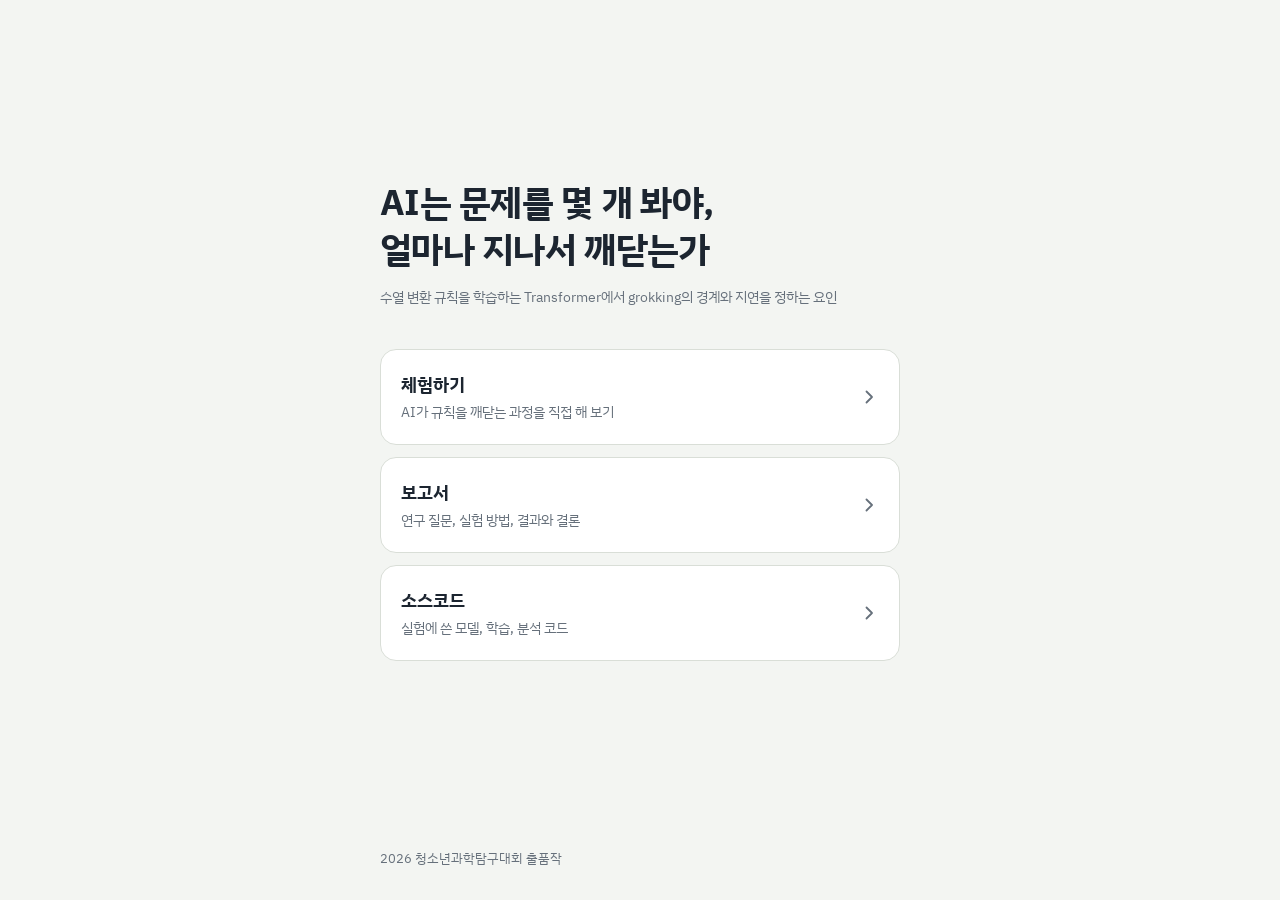
==== index.html @ aecec740 "Simplify site: home with three buttons linking to separate pages Co-Authored-By: Claude Opus 5.5 <no" ====
<!doctype html>
<html lang="ko">
<head>
  <meta charset="utf-8">
  <meta name="viewport" content="width=device-width, initial-scale=1">
  <title>AI는 언제 깨닫는가</title>
  <link rel="stylesheet" href="style.css">
</head>
<body class="home">
  <main class="wrap">
    <h1>AI는 문제를 몇 개 봐야,<br>얼마나 지나서 깨닫는가</h1>
    <p class="title">수열 변환 규칙을 학습하는 Transformer에서 grokking의 경계와 지연을 정하는 요인</p>
    <ul class="menu">
      <li><a href="try/"><span class="text"><span class="name">체험하기</span><span class="desc">AI가 규칙을 깨닫는 과정을 직접 해 보기</span></span><svg viewBox="0 0 20 20" fill="none" aria-hidden="true"><path d="M7.5 4.5 13 10l-5.5 5.5" stroke="currentColor" stroke-width="1.8" stroke-linecap="round" stroke-linejoin="round"/></svg></a></li>
      <li><a href="report/"><span class="text"><span class="name">보고서</span><span class="desc">연구 질문, 실험 방법, 결과와 결론</span></span><svg viewBox="0 0 20 20" fill="none" aria-hidden="true"><path d="M7.5 4.5 13 10l-5.5 5.5" stroke="currentColor" stroke-width="1.8" stroke-linecap="round" stroke-linejoin="round"/></svg></a></li>
      <li><a href="code/"><span class="text"><span class="name">소스코드</span><span class="desc">실험에 쓴 모델, 학습, 분석 코드</span></span><svg viewBox="0 0 20 20" fill="none" aria-hidden="true"><path d="M7.5 4.5 13 10l-5.5 5.5" stroke="currentColor" stroke-width="1.8" stroke-linecap="round" stroke-linejoin="round"/></svg></a></li>
    </ul>
  </main>
  <footer><div class="wrap">2026 청소년과학탐구대회 출품작</div></footer>
</body>
</html>
---- style.css ----
@import url("https://fonts.googleapis.com/css2?family=IBM+Plex+Sans+KR:wght@400;500;700&display=swap");

:root {
  --paper: #F3F5F2;
  --ink: #1C2530;
  --muted: #66707B;
  --line: #D9DED7;
  --card: #FFFFFF;
  --accent: #2357C6;
  --on-accent: #FFFFFF;
}
@media (prefers-color-scheme: dark) {
  :root:not([data-theme="light"]) {
    --paper: #12171C; --ink: #E7EBEF; --muted: #98A2AD; --line: #28313A;
    --card: #1A2128; --accent: #7AA4FF; --on-accent: #0E1620;
  }
}
:root[data-theme="dark"] {
  --paper: #12171C; --ink: #E7EBEF; --muted: #98A2AD; --line: #28313A;
  --card: #1A2128; --accent: #7AA4FF; --on-accent: #0E1620;
}

* { box-sizing: border-box; }
html { -webkit-text-size-adjust: 100%; }
body {
  margin: 0;
  min-height: 100vh;
  min-height: 100svh;
  display: flex;
  flex-direction: column;
  background: var(--paper);
  color: var(--ink);
  font-family: "IBM Plex Sans KR", -apple-system, "Apple SD Gothic Neo", sans-serif;
  font-size: 16px;
  line-height: 1.6;
  word-break: keep-all;
}
.wrap { width: 100%; max-width: 560px; margin: 0 auto; padding: 0 20px; }
main { flex: 1; }
a { color: inherit; }
:focus-visible { outline: 3px solid var(--accent); outline-offset: 3px; }

/* 첫 화면 */
.home main { display: flex; flex-direction: column; justify-content: center; padding-top: 56px; padding-bottom: 40px; }
.home h1 {
  font-size: clamp(1.7rem, 7.2vw, 2.25rem);
  line-height: 1.3;
  letter-spacing: -0.02em;
  font-weight: 700;
  margin: 0 0 14px;
}
.home .title { margin: 0 0 40px; color: var(--muted); font-size: 0.9rem; line-height: 1.55; }

.menu { list-style: none; margin: 0; padding: 0; display: grid; gap: 12px; }
.menu a {
  display: flex;
  align-items: center;
  gap: 16px;
  padding: 20px 20px;
  min-height: 84px;
  border: 1px solid var(--line);
  border-radius: 16px;
  background: var(--card);
  text-decoration: none;
  transition: border-color .15s, transform .15s;
}
.menu a:hover { border-color: var(--accent); }
.menu a:active { transform: scale(0.985); }
.menu .text { flex: 1; min-width: 0; }
.menu .name { display: block; font-size: 1.15rem; font-weight: 700; }
.menu .desc { display: block; color: var(--muted); font-size: 0.88rem; margin-top: 2px; }
.menu svg { flex: none; width: 20px; height: 20px; color: var(--muted); }

/* 하위 페이지 */
.top { padding-top: 16px; }
.back {
  display: inline-flex; align-items: center; gap: 6px;
  min-height: 44px; padding: 0 4px 0 0;
  color: var(--muted); text-decoration: none; font-size: 0.95rem;
}
.back:hover { color: var(--ink); }
.back svg { width: 18px; height: 18px; }
.page main { padding-top: 24px; padding-bottom: 48px; }
.page h1 { font-size: 1.6rem; letter-spacing: -0.015em; margin: 0 0 6px; }
.page .lead { color: var(--muted); margin: 0 0 28px; }
.empty {
  border: 1.5px dashed var(--line);
  border-radius: 16px;
  padding: 48px 20px;
  text-align: center;
  color: var(--muted);
}

footer { padding: 24px 0 32px; color: var(--muted); font-size: 0.8rem; }

@media (prefers-reduced-motion: reduce) { .menu a { transition: none; } .menu a:active { transform: none; } }
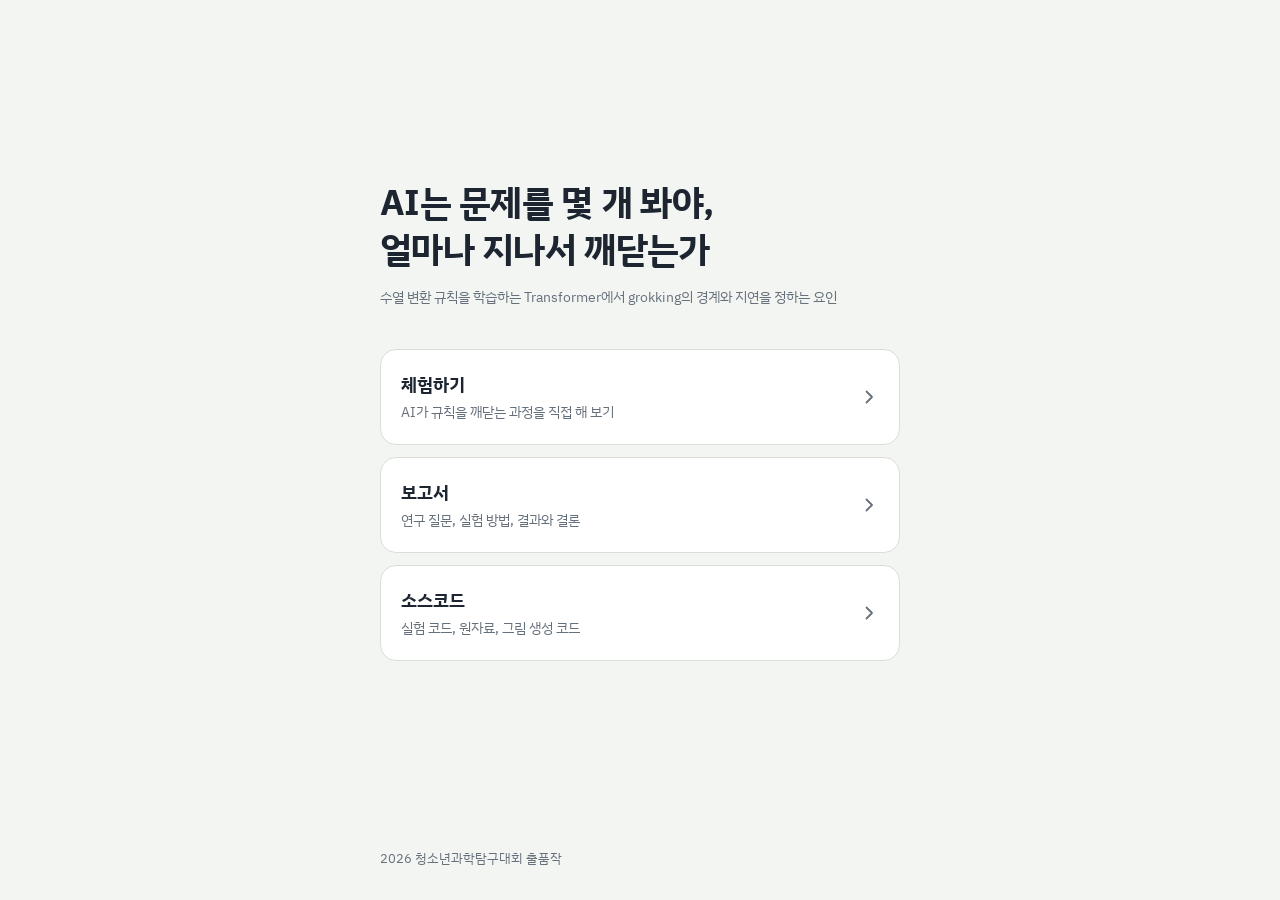
==== commit 4988f0fc: "Link source code button to anonymous repository from the report Co-Authored-By: Claude Opus 5.5 <nor" ====
--- a/index.html
+++ b/index.html
@@ -13,7 +13,7 @@
     <ul class="menu">
       <li><a href="try/"><span class="text"><span class="name">체험하기</span><span class="desc">AI가 규칙을 깨닫는 과정을 직접 해 보기</span></span><svg viewBox="0 0 20 20" fill="none" aria-hidden="true"><path d="M7.5 4.5 13 10l-5.5 5.5" stroke="currentColor" stroke-width="1.8" stroke-linecap="round" stroke-linejoin="round"/></svg></a></li>
       <li><a href="report/"><span class="text"><span class="name">보고서</span><span class="desc">연구 질문, 실험 방법, 결과와 결론</span></span><svg viewBox="0 0 20 20" fill="none" aria-hidden="true"><path d="M7.5 4.5 13 10l-5.5 5.5" stroke="currentColor" stroke-width="1.8" stroke-linecap="round" stroke-linejoin="round"/></svg></a></li>
-      <li><a href="code/"><span class="text"><span class="name">소스코드</span><span class="desc">실험에 쓴 모델, 학습, 분석 코드</span></span><svg viewBox="0 0 20 20" fill="none" aria-hidden="true"><path d="M7.5 4.5 13 10l-5.5 5.5" stroke="currentColor" stroke-width="1.8" stroke-linecap="round" stroke-linejoin="round"/></svg></a></li>
+      <li><a href="https://anonymous.4open.science/r/Grokking-6E17"><span class="text"><span class="name">소스코드</span><span class="desc">실험 코드, 원자료, 그림 생성 코드</span></span><svg viewBox="0 0 20 20" fill="none" aria-hidden="true"><path d="M7.5 4.5 13 10l-5.5 5.5" stroke="currentColor" stroke-width="1.8" stroke-linecap="round" stroke-linejoin="round"/></svg></a></li>
     </ul>
   </main>
   <footer><div class="wrap">2026 청소년과학탐구대회 출품작</div></footer>
--- a/style.css
+++ b/style.css
@@ -94,3 +94,27 @@
 footer { padding: 24px 0 32px; color: var(--muted); font-size: 0.8rem; }
 
 @media (prefers-reduced-motion: reduce) { .menu a { transition: none; } .menu a:active { transform: none; } }
+
+/* 보고서 */
+.btn {
+  display: inline-flex; align-items: center; gap: 8px;
+  min-height: 48px; padding: 0 20px;
+  border-radius: 999px;
+  background: var(--accent); color: var(--on-accent);
+  font-weight: 500; text-decoration: none;
+}
+.btn .size { opacity: .75; font-size: 0.85rem; font-weight: 400; }
+.page.report main { padding-bottom: 24px; }
+.doc {
+  list-style: none; margin: 0 auto; padding: 0 12px 24px;
+  max-width: 860px;
+  display: grid; gap: 20px;
+}
+.doc li { display: grid; gap: 6px; justify-items: center; }
+.doc img {
+  display: block; width: 100%; height: auto;
+  background: #fff;
+  border: 1px solid var(--line);
+  border-radius: 4px;
+}
+.pno { color: var(--muted); font-size: 0.8rem; }
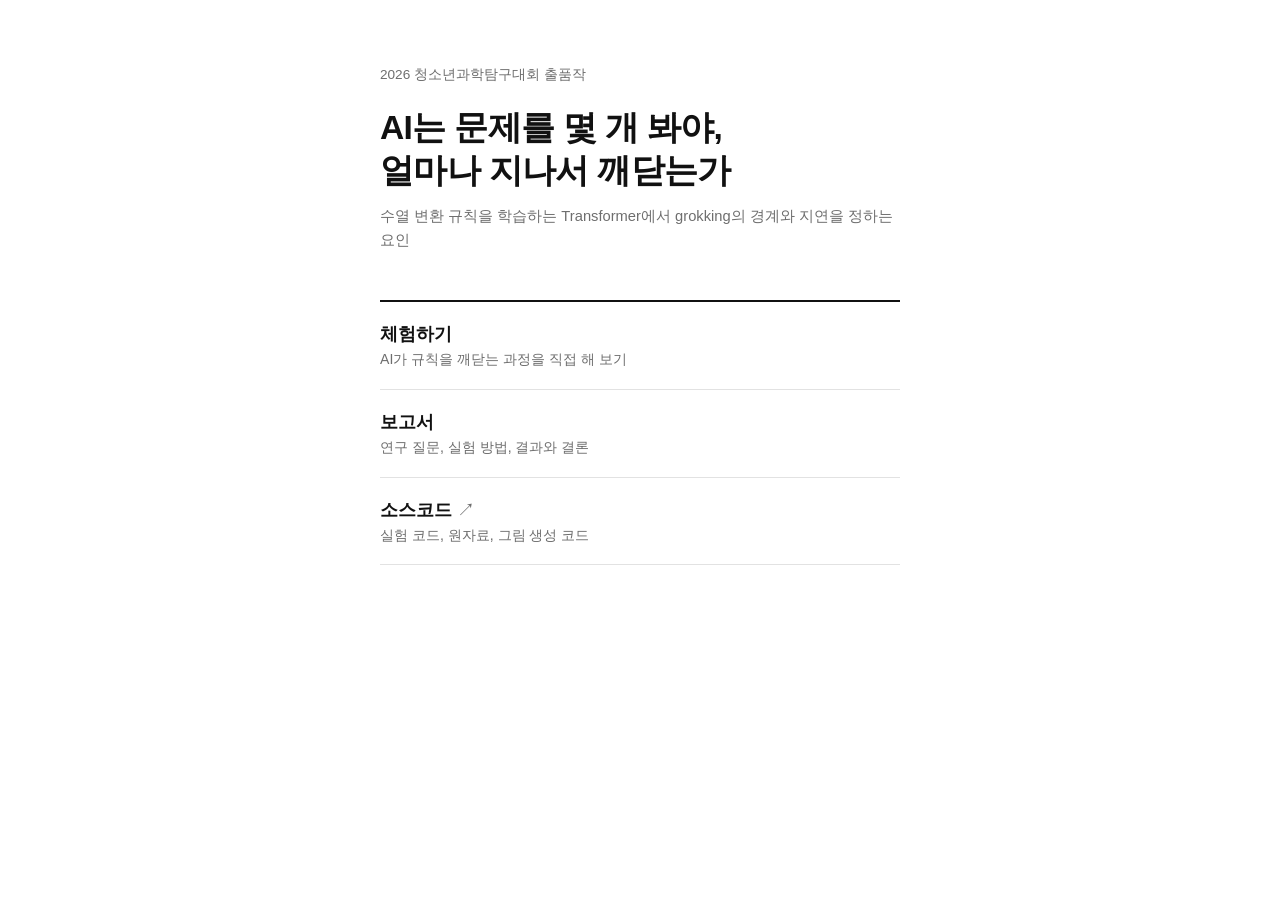
==== commit 13eed1dc: "디자인 바꾸기" ====
--- a/index.html
+++ b/index.html
@@ -1,21 +1,39 @@
-<!doctype html>
+<!DOCTYPE html>
 <html lang="ko">
-<head>
-  <meta charset="utf-8">
-  <meta name="viewport" content="width=device-width, initial-scale=1">
-  <title>AI는 언제 깨닫는가</title>
-  <link rel="stylesheet" href="style.css">
-</head>
-<body class="home">
-  <main class="wrap">
-    <h1>AI는 문제를 몇 개 봐야,<br>얼마나 지나서 깨닫는가</h1>
-    <p class="title">수열 변환 규칙을 학습하는 Transformer에서 grokking의 경계와 지연을 정하는 요인</p>
-    <ul class="menu">
-      <li><a href="try/"><span class="text"><span class="name">체험하기</span><span class="desc">AI가 규칙을 깨닫는 과정을 직접 해 보기</span></span><svg viewBox="0 0 20 20" fill="none" aria-hidden="true"><path d="M7.5 4.5 13 10l-5.5 5.5" stroke="currentColor" stroke-width="1.8" stroke-linecap="round" stroke-linejoin="round"/></svg></a></li>
-      <li><a href="report/"><span class="text"><span class="name">보고서</span><span class="desc">연구 질문, 실험 방법, 결과와 결론</span></span><svg viewBox="0 0 20 20" fill="none" aria-hidden="true"><path d="M7.5 4.5 13 10l-5.5 5.5" stroke="currentColor" stroke-width="1.8" stroke-linecap="round" stroke-linejoin="round"/></svg></a></li>
-      <li><a href="https://anonymous.4open.science/r/Grokking-6E17"><span class="text"><span class="name">소스코드</span><span class="desc">실험 코드, 원자료, 그림 생성 코드</span></span><svg viewBox="0 0 20 20" fill="none" aria-hidden="true"><path d="M7.5 4.5 13 10l-5.5 5.5" stroke="currentColor" stroke-width="1.8" stroke-linecap="round" stroke-linejoin="round"/></svg></a></li>
-    </ul>
-  </main>
-  <footer><div class="wrap">2026 청소년과학탐구대회 출품작</div></footer>
-</body>
+  <head>
+    <meta charset="utf-8" />
+    <meta name="viewport" content="width=device-width, initial-scale=1" />
+    <title>EIDOS 청소년과학탐구대회 출품작</title>
+    <link rel="stylesheet" href="style.css" />
+  </head>
+  <body class="home">
+    <main class="wrap">
+      <p class="kicker">2026 청소년과학탐구대회 출품작</p>
+      <h1>AI는 문제를 몇 개 봐야,<br />얼마나 지나서 깨닫는가</h1>
+      <p class="title">
+        수열 변환 규칙을 학습하는 Transformer에서 grokking의 경계와 지연을
+        정하는 요인
+      </p>
+      <ul class="menu">
+        <li>
+          <a href="try/">
+            <span class="name">체험하기</span>
+            <span class="desc">AI가 규칙을 깨닫는 과정을 직접 해 보기</span>
+          </a>
+        </li>
+        <li>
+          <a href="report/">
+            <span class="name">보고서</span>
+            <span class="desc">연구 질문, 실험 방법, 결과와 결론</span>
+          </a>
+        </li>
+        <li>
+          <a href="https://anonymous.4open.science/r/Grokking-6E17">
+            <span class="name">소스코드 <span class="ext">↗</span></span>
+            <span class="desc">실험 코드, 원자료, 그림 생성 코드</span>
+          </a>
+        </li>
+      </ul>
+    </main>
+  </body>
 </html>
--- a/style.css
+++ b/style.css
@@ -1,120 +1,203 @@
-@import url("https://fonts.googleapis.com/css2?family=IBM+Plex+Sans+KR:wght@400;500;700&display=swap");
-
 :root {
-  --paper: #F3F5F2;
-  --ink: #1C2530;
-  --muted: #66707B;
-  --line: #D9DED7;
-  --card: #FFFFFF;
-  --accent: #2357C6;
-  --on-accent: #FFFFFF;
+  --bg: #ffffff;
+  --ink: #111111;
+  --muted: #6e6e6e;
+  --line: #e2e2e2;
 }
 @media (prefers-color-scheme: dark) {
   :root:not([data-theme="light"]) {
-    --paper: #12171C; --ink: #E7EBEF; --muted: #98A2AD; --line: #28313A;
-    --card: #1A2128; --accent: #7AA4FF; --on-accent: #0E1620;
+    --bg: #121212;
+    --ink: #ececec;
+    --muted: #9a9a9a;
+    --line: #2e2e2e;
   }
 }
 :root[data-theme="dark"] {
-  --paper: #12171C; --ink: #E7EBEF; --muted: #98A2AD; --line: #28313A;
-  --card: #1A2128; --accent: #7AA4FF; --on-accent: #0E1620;
-}
-
-* { box-sizing: border-box; }
-html { -webkit-text-size-adjust: 100%; }
+  --bg: #121212;
+  --ink: #ececec;
+  --muted: #9a9a9a;
+  --line: #2e2e2e;
+}
+
+* {
+  box-sizing: border-box;
+}
+html {
+  -webkit-text-size-adjust: 100%;
+}
 body {
   margin: 0;
   min-height: 100vh;
   min-height: 100svh;
   display: flex;
   flex-direction: column;
-  background: var(--paper);
+  background: var(--bg);
   color: var(--ink);
-  font-family: "IBM Plex Sans KR", -apple-system, "Apple SD Gothic Neo", sans-serif;
+  font-family: Pretendard, -apple-system, BlinkMacSystemFont,
+    "Apple SD Gothic Neo", "Malgun Gothic", sans-serif;
   font-size: 16px;
   line-height: 1.6;
   word-break: keep-all;
 }
-.wrap { width: 100%; max-width: 560px; margin: 0 auto; padding: 0 20px; }
-main { flex: 1; }
-a { color: inherit; }
-:focus-visible { outline: 3px solid var(--accent); outline-offset: 3px; }
+.wrap {
+  width: 100%;
+  max-width: 560px;
+  margin: 0 auto;
+  padding: 0 20px;
+}
+main {
+  flex: 1;
+}
+a {
+  color: inherit;
+}
+:focus-visible {
+  outline: 2px solid var(--ink);
+  outline-offset: 2px;
+}
 
 /* 첫 화면 */
-.home main { display: flex; flex-direction: column; justify-content: center; padding-top: 56px; padding-bottom: 40px; }
+.home main {
+  padding-top: 64px;
+  padding-bottom: 48px;
+}
+.kicker {
+  margin: 0 0 20px;
+  color: var(--muted);
+  font-size: 0.85rem;
+}
 .home h1 {
-  font-size: clamp(1.7rem, 7.2vw, 2.25rem);
+  font-size: clamp(1.6rem, 7vw, 2.1rem);
   line-height: 1.3;
   letter-spacing: -0.02em;
   font-weight: 700;
-  margin: 0 0 14px;
-}
-.home .title { margin: 0 0 40px; color: var(--muted); font-size: 0.9rem; line-height: 1.55; }
-
-.menu { list-style: none; margin: 0; padding: 0; display: grid; gap: 12px; }
+  margin: 0 0 12px;
+}
+.home .title {
+  margin: 0 0 48px;
+  color: var(--muted);
+  font-size: 0.92rem;
+}
+
+.menu {
+  list-style: none;
+  margin: 0;
+  padding: 0;
+  border-top: 2px solid var(--ink);
+}
+.menu li {
+  border-bottom: 1px solid var(--line);
+}
 .menu a {
-  display: flex;
+  display: block;
+  padding: 18px 0;
+  text-decoration: none;
+}
+.menu .name {
+  display: block;
+  font-size: 1.1rem;
+  font-weight: 600;
+}
+.menu .desc {
+  display: block;
+  color: var(--muted);
+  font-size: 0.88rem;
+}
+.menu .ext {
+  font-weight: 400;
+  color: var(--muted);
+}
+.menu a:hover .name {
+  text-decoration: underline;
+  text-underline-offset: 4px;
+  text-decoration-thickness: 1px;
+}
+
+/* 하위 페이지 */
+.top {
+  padding-top: 16px;
+}
+.back {
+  display: inline-flex;
   align-items: center;
-  gap: 16px;
-  padding: 20px 20px;
-  min-height: 84px;
-  border: 1px solid var(--line);
-  border-radius: 16px;
-  background: var(--card);
+  min-height: 44px;
+  color: var(--muted);
   text-decoration: none;
-  transition: border-color .15s, transform .15s;
-}
-.menu a:hover { border-color: var(--accent); }
-.menu a:active { transform: scale(0.985); }
-.menu .text { flex: 1; min-width: 0; }
-.menu .name { display: block; font-size: 1.15rem; font-weight: 700; }
-.menu .desc { display: block; color: var(--muted); font-size: 0.88rem; margin-top: 2px; }
-.menu svg { flex: none; width: 20px; height: 20px; color: var(--muted); }
-
-/* 하위 페이지 */
-.top { padding-top: 16px; }
-.back {
-  display: inline-flex; align-items: center; gap: 6px;
-  min-height: 44px; padding: 0 4px 0 0;
-  color: var(--muted); text-decoration: none; font-size: 0.95rem;
-}
-.back:hover { color: var(--ink); }
-.back svg { width: 18px; height: 18px; }
-.page main { padding-top: 24px; padding-bottom: 48px; }
-.page h1 { font-size: 1.6rem; letter-spacing: -0.015em; margin: 0 0 6px; }
-.page .lead { color: var(--muted); margin: 0 0 28px; }
+  font-size: 0.92rem;
+}
+.back:hover {
+  color: var(--ink);
+}
+.page main {
+  padding-top: 20px;
+  padding-bottom: 48px;
+}
+.page h1 {
+  font-size: 1.5rem;
+  letter-spacing: -0.015em;
+  margin: 0 0 6px;
+}
+.page .lead {
+  color: var(--muted);
+  margin: 0 0 24px;
+}
 .empty {
-  border: 1.5px dashed var(--line);
-  border-radius: 16px;
-  padding: 48px 20px;
-  text-align: center;
-  color: var(--muted);
-}
-
-footer { padding: 24px 0 32px; color: var(--muted); font-size: 0.8rem; }
-
-@media (prefers-reduced-motion: reduce) { .menu a { transition: none; } .menu a:active { transform: none; } }
+  border-top: 2px solid var(--ink);
+  padding: 20px 0;
+  color: var(--muted);
+}
+
+footer {
+  padding: 24px 0 32px;
+  color: var(--muted);
+  font-size: 0.8rem;
+}
 
 /* 보고서 */
 .btn {
-  display: inline-flex; align-items: center; gap: 8px;
-  min-height: 48px; padding: 0 20px;
-  border-radius: 999px;
-  background: var(--accent); color: var(--on-accent);
-  font-weight: 500; text-decoration: none;
-}
-.btn .size { opacity: .75; font-size: 0.85rem; font-weight: 400; }
-.page.report main { padding-bottom: 24px; }
+  display: inline-flex;
+  align-items: center;
+  gap: 8px;
+  min-height: 44px;
+  padding: 0 16px;
+  border: 1px solid var(--ink);
+  color: var(--ink);
+  font-weight: 500;
+  text-decoration: none;
+}
+.btn:hover {
+  background: var(--ink);
+  color: var(--bg);
+}
+.btn .size {
+  opacity: 0.6;
+  font-size: 0.85rem;
+  font-weight: 400;
+}
+.page.report main {
+  padding-bottom: 24px;
+}
 .doc {
-  list-style: none; margin: 0 auto; padding: 0 12px 24px;
+  list-style: none;
+  margin: 0 auto;
+  padding: 0 12px 24px;
   max-width: 860px;
-  display: grid; gap: 20px;
-}
-.doc li { display: grid; gap: 6px; justify-items: center; }
+  display: grid;
+  gap: 20px;
+}
+.doc li {
+  display: grid;
+  gap: 6px;
+  justify-items: center;
+}
 .doc img {
-  display: block; width: 100%; height: auto;
+  display: block;
+  width: 100%;
+  height: auto;
   background: #fff;
   border: 1px solid var(--line);
-  border-radius: 4px;
-}
-.pno { color: var(--muted); font-size: 0.8rem; }
+}
+.pno {
+  color: var(--muted);
+  font-size: 0.8rem;
+}
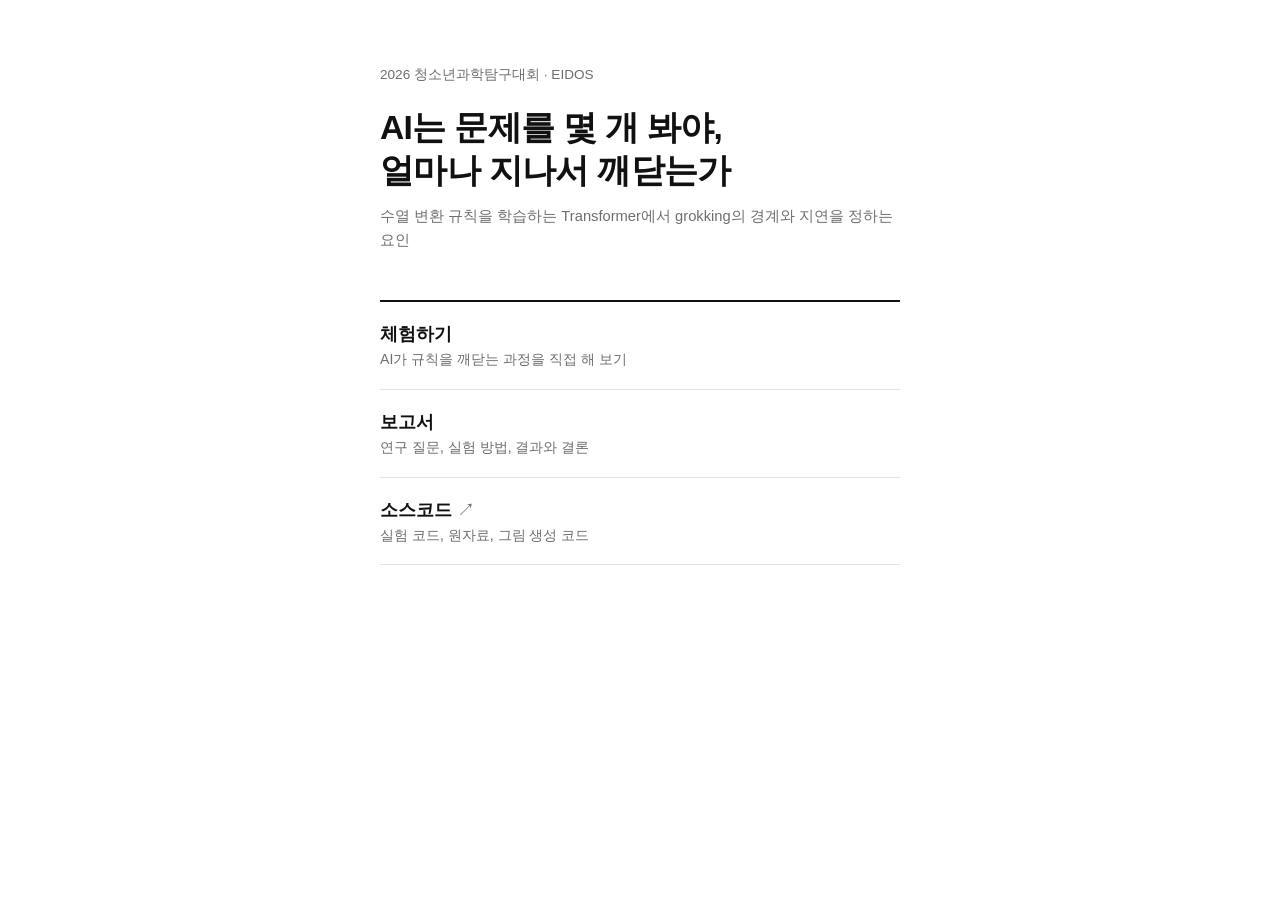
==== commit c1b29040: "Change contest label to '2026 청소년과학탐구대회 · EIDOS' Co-Authored-By: Claude Opus 5.5 <noreply@anthropic." ====
--- a/index.html
+++ b/index.html
@@ -8,7 +8,7 @@
   </head>
   <body class="home">
     <main class="wrap">
-      <p class="kicker">2026 청소년과학탐구대회 출품작</p>
+      <p class="kicker">2026 청소년과학탐구대회 · EIDOS</p>
       <h1>AI는 문제를 몇 개 봐야,<br />얼마나 지나서 깨닫는가</h1>
       <p class="title">
         수열 변환 규칙을 학습하는 Transformer에서 grokking의 경계와 지연을
--- a/style.css
+++ b/style.css
@@ -174,6 +174,9 @@
   font-size: 0.85rem;
   font-weight: 400;
 }
+.page.report h1 {
+  margin-bottom: 20px;
+}
 .page.report main {
   padding-bottom: 24px;
 }
